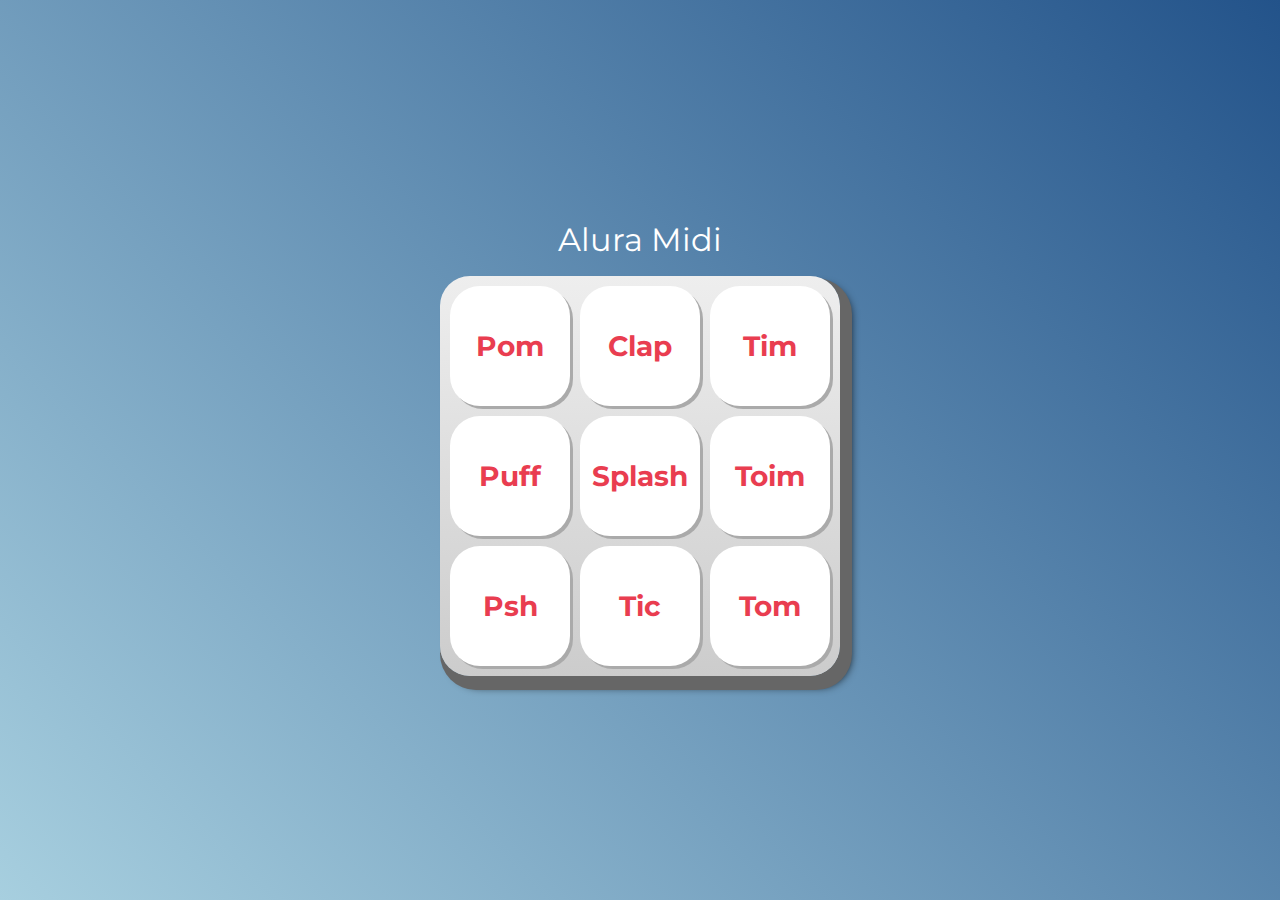
==== index.html @ 2a90eb04 "Add files via upload" ====
<!DOCTYPE html>
<html lang="pt-BR">
<head>
    <meta charset="UTF-8">
    <meta http-equiv="X-UA-Compatible" content="IE=edge">
    <meta name="viewport" content="width=device-width, initial-scale=1.0">

    <title>Alura MIDI</title>

    <link rel="preconnect" href="https://fonts.googleapis.com">
    <link rel="preconnect" href="https://fonts.gstatic.com" crossorigin>
    <link href="https://fonts.googleapis.com/css2?family=Montserrat:wght@500;600&display=swap" rel="stylesheet">

    <link rel="icon" type="image/png" href="images/bateria.png">
    <link rel="stylesheet" href="css/reset.css">
    <link rel="stylesheet" href="css/estilos.css">

</head>
<body>

    <h1>Alura Midi</h1>

    <section class="teclado">
        <button class="tecla tecla_pom">Pom</button>
        <button class="tecla tecla_clap">Clap</button>
        <button class="tecla tecla_tim">Tim</button>

        <button class="tecla tecla_puff">Puff</button>
        <button class="tecla tecla_splash">Splash</button>
        <button class="tecla tecla_toim">Toim</button>

        <button class="tecla tecla_psh">Psh</button>
        <button class="tecla tecla_tic">Tic</button>
        <button class="tecla tecla_tom">Tom</button>
    </section>

    <audio src="sounds/keyq.wav" id="som_tecla_pom"></audio>
    <audio src="sounds/keyw.wav" id="som_tecla_clap"></audio>
    <audio src="sounds/keye.wav" id="som_tecla_tim"></audio>
    <audio src="sounds/keya.wav" id="som_tecla_puff"></audio>
    <audio src="sounds/keys.wav" id="som_tecla_splash"></audio>
    <audio src="sounds/keyd.wav" id="som_tecla_toim"></audio>
    <audio src="sounds/keyz.wav" id="som_tecla_psh"></audio>
    <audio src="sounds/keyx.wav" id="som_tecla_tic"></audio>
    <audio src="sounds/keyc.wav" id="som_tecla_tom"></audio>

</body>
</html>
---- css/estilos.css ----
:root {
  --cinza: #aaa;
  --vermelha: #e93d50;
  --vermelha-escura: #af303f;
  --branca: #fff;
  --luz: rgb(229, 255, 0);
}

body {
  align-items: center;
  background: linear-gradient(45deg, #a7cfdf 0%,#23538a 100%);
  display: flex;
  justify-content: center;
  flex-direction: column;
  font-family: 'Montserrat', sans-serif;
  min-height: 100vh;
}

h1 {
  color: var(--branca);
  margin-bottom: 20px;
  font-size: 2rem;
}

.teclado {
  background: linear-gradient(to bottom, #eeeeee 0%,#cccccc 100%);
  box-shadow: 6px 8px 0 6px #666, 10px 10px 10px #000;
  border-radius: 30px;
  display: grid;
  gap: 10px;
  grid-template-columns: repeat(3, 1fr);
  padding: 10px;
}

.tecla {
  background-color: var(--branca);
  border-radius: 30px;
  box-shadow: 3px 3px 0 var(--cinza);
  color: var(--vermelha);
  cursor: pointer;
  height: 120px;
  font-size: 1.75em;
  font-weight: bold;
  line-height: 120px;
  text-align: center;
  width: 120px;
}

.tecla.ativa,
.tecla:active {
  background-color: var(--vermelha);
  border: 4px solid  var(--vermelha);
  box-shadow: 3px 3px 0 var(--vermelha-escura) inset;
  color: var(--branca);
  outline: none;
}

.tecla.focus,
.tecla:focus {
  outline: none;
  box-shadow: 1px 1px 10px var(--luz);
}

.tecla.active:focus,
.tecla:active:focus {
  box-shadow: 3px 3px 0 var(--vermelha-escura) inset, 1px 1px 10px var(--luz);
}
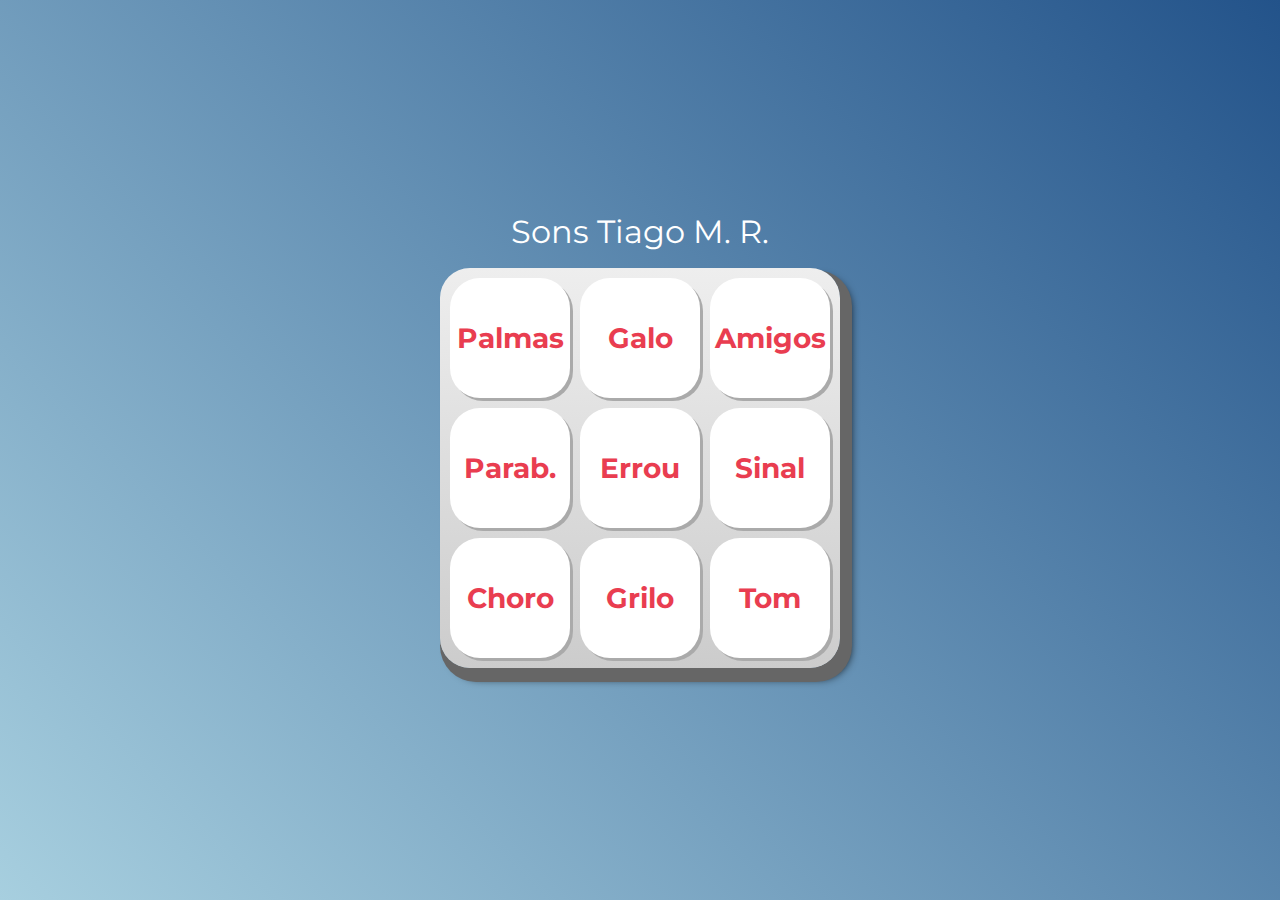
==== commit d5fed337: "Add files via upload" ====
--- a/index.html
+++ b/index.html
@@ -1,48 +1,55 @@
 <!DOCTYPE html>
 <html lang="pt-BR">
+
 <head>
     <meta charset="UTF-8">
     <meta http-equiv="X-UA-Compatible" content="IE=edge">
     <meta name="viewport" content="width=device-width, initial-scale=1.0">
 
-    <title>Alura MIDI</title>
+    <title> Sons Tiago </title>
 
     <link rel="preconnect" href="https://fonts.googleapis.com">
     <link rel="preconnect" href="https://fonts.gstatic.com" crossorigin>
+    <link href="https://fonts.googleapis.com/css2?family=Dancing+Script:wght@700&display=swap" rel="stylesheet">
     <link href="https://fonts.googleapis.com/css2?family=Montserrat:wght@500;600&display=swap" rel="stylesheet">
-
     <link rel="icon" type="image/png" href="images/bateria.png">
     <link rel="stylesheet" href="css/reset.css">
     <link rel="stylesheet" href="css/estilos.css">
 
+    <script src="main.js"> </script>
 </head>
+
 <body>
-
-    <h1>Alura Midi</h1>
+    <h1 class="titulo"> Sons Tiago M. R. </h1>
 
     <section class="teclado">
-        <button class="tecla tecla_pom">Pom</button>
-        <button class="tecla tecla_clap">Clap</button>
-        <button class="tecla tecla_tim">Tim</button>
-
-        <button class="tecla tecla_puff">Puff</button>
-        <button class="tecla tecla_splash">Splash</button>
-        <button class="tecla tecla_toim">Toim</button>
-
-        <button class="tecla tecla_psh">Psh</button>
-        <button class="tecla tecla_tic">Tic</button>
+        <button class="tecla tecla_pom">Palmas</button>
+        <button class="tecla tecla_clap">Galo</button>
+        <button class="tecla tecla_tim">Amigos</button>
+        <button class="tecla tecla_puff">Parab.</button>
+        <button class="tecla tecla_splash">Errou</button>
+        <button class="tecla tecla_toim">Sinal</button>
+        <button class="tecla tecla_psh">Choro</button>
+        <button class="tecla tecla_tic">Grilo</button>
         <button class="tecla tecla_tom">Tom</button>
     </section>
 
-    <audio src="sounds/keyq.wav" id="som_tecla_pom"></audio>
-    <audio src="sounds/keyw.wav" id="som_tecla_clap"></audio>
-    <audio src="sounds/keye.wav" id="som_tecla_tim"></audio>
-    <audio src="sounds/keya.wav" id="som_tecla_puff"></audio>
-    <audio src="sounds/keys.wav" id="som_tecla_splash"></audio>
-    <audio src="sounds/keyd.wav" id="som_tecla_toim"></audio>
-    <audio src="sounds/keyz.wav" id="som_tecla_psh"></audio>
-    <audio src="sounds/keyx.wav" id="som_tecla_tic"></audio>
+    <audio src="sounds/palmas.mp3" id="som_tecla_pom"></audio>
+    <audio src="sounds/Galo.mp3" id="som_tecla_clap"></audio>
+    <audio src="sounds/amigos.mp3" id="som_tecla_tim"></audio>
+    <audio src="sounds/parabens.mp3" id="som_tecla_puff"></audio>
+    <audio src="sounds/errou.mp3" id="som_tecla_splash"></audio>
+    <audio src="sounds/sinal.mp3" id="som_tecla_toim"></audio>
+    <audio src="sounds/choro.mp3" id="som_tecla_psh"></audio>
+    <audio src="sounds/cri.mp3" id="som_tecla_tic"></audio>
     <audio src="sounds/keyc.wav" id="som_tecla_tom"></audio>
 
+    <footer class="">
+        <img src="" class="">
+        <p class="by"></p>
+    </footer>
+
 </body>
+
 </html>
+
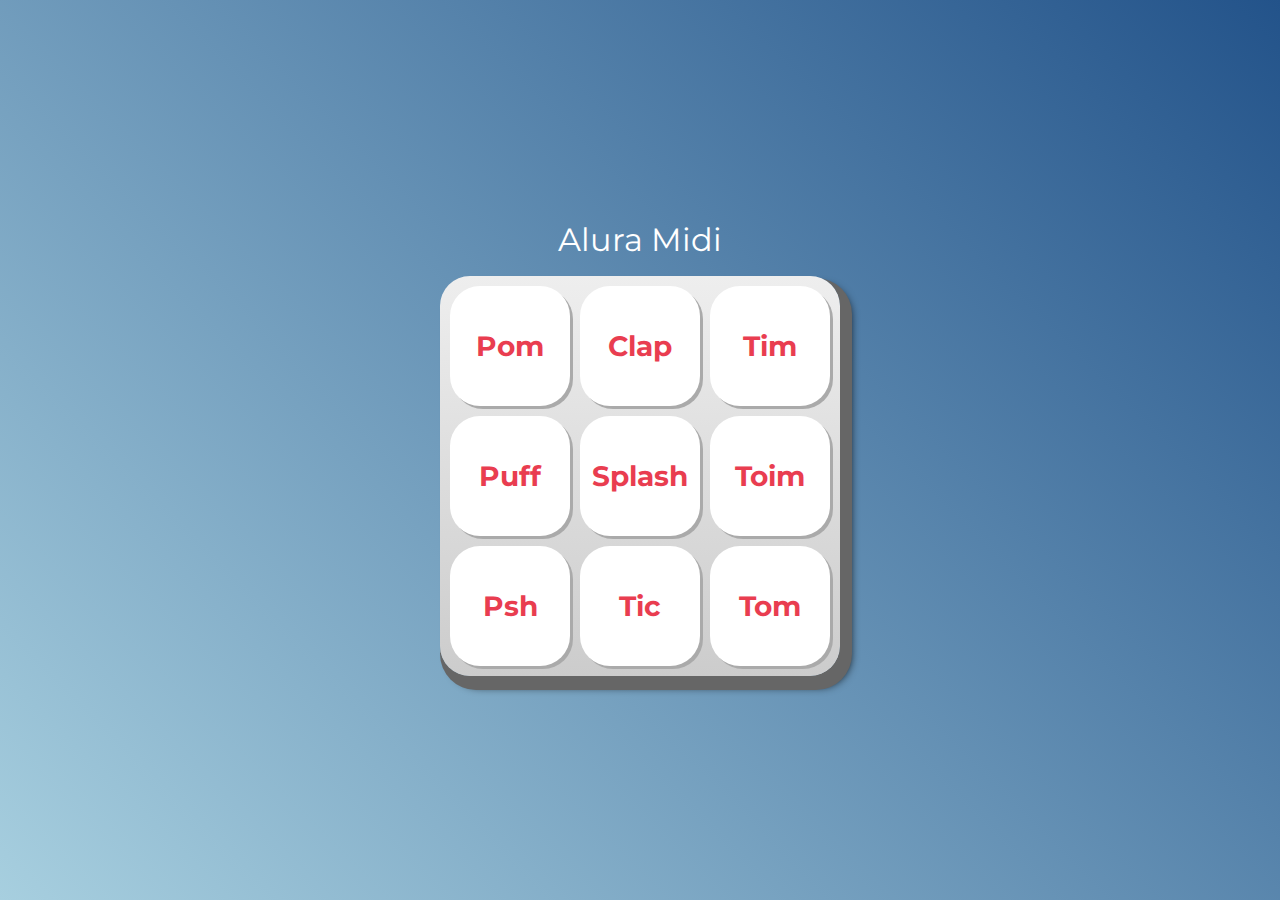
==== commit 05aad3a5: "Add files via upload" ====
--- a/index.html
+++ b/index.html
@@ -1,55 +1,50 @@
 <!DOCTYPE html>
 <html lang="pt-BR">
-
 <head>
     <meta charset="UTF-8">
     <meta http-equiv="X-UA-Compatible" content="IE=edge">
     <meta name="viewport" content="width=device-width, initial-scale=1.0">
 
-    <title> Sons Tiago </title>
+    <title>Alura MIDI</title>
 
     <link rel="preconnect" href="https://fonts.googleapis.com">
     <link rel="preconnect" href="https://fonts.gstatic.com" crossorigin>
-    <link href="https://fonts.googleapis.com/css2?family=Dancing+Script:wght@700&display=swap" rel="stylesheet">
     <link href="https://fonts.googleapis.com/css2?family=Montserrat:wght@500;600&display=swap" rel="stylesheet">
+
     <link rel="icon" type="image/png" href="images/bateria.png">
     <link rel="stylesheet" href="css/reset.css">
     <link rel="stylesheet" href="css/estilos.css">
 
-    <script src="main.js"> </script>
 </head>
+<body>
 
-<body>
-    <h1 class="titulo"> Sons Tiago M. R. </h1>
+    <h1>Alura Midi</h1>
 
     <section class="teclado">
-        <button class="tecla tecla_pom">Palmas</button>
-        <button class="tecla tecla_clap">Galo</button>
-        <button class="tecla tecla_tim">Amigos</button>
-        <button class="tecla tecla_puff">Parab.</button>
-        <button class="tecla tecla_splash">Errou</button>
-        <button class="tecla tecla_toim">Sinal</button>
-        <button class="tecla tecla_psh">Choro</button>
-        <button class="tecla tecla_tic">Grilo</button>
+        <button class="tecla tecla_pom">Pom</button>
+        <button class="tecla tecla_clap">Clap</button>
+        <button class="tecla tecla_tim">Tim</button>
+
+        <button class="tecla tecla_puff">Puff</button>
+        <button class="tecla tecla_splash">Splash</button>
+        <button class="tecla tecla_toim">Toim</button>
+
+        <button class="tecla tecla_psh">Psh</button>
+        <button class="tecla tecla_tic">Tic</button>
         <button class="tecla tecla_tom">Tom</button>
     </section>
 
-    <audio src="sounds/palmas.mp3" id="som_tecla_pom"></audio>
-    <audio src="sounds/Galo.mp3" id="som_tecla_clap"></audio>
-    <audio src="sounds/amigos.mp3" id="som_tecla_tim"></audio>
-    <audio src="sounds/parabens.mp3" id="som_tecla_puff"></audio>
-    <audio src="sounds/errou.mp3" id="som_tecla_splash"></audio>
-    <audio src="sounds/sinal.mp3" id="som_tecla_toim"></audio>
-    <audio src="sounds/choro.mp3" id="som_tecla_psh"></audio>
-    <audio src="sounds/cri.mp3" id="som_tecla_tic"></audio>
+    <audio src="sounds/keyq.wav" id="som_tecla_pom"></audio>
+    <audio src="sounds/keyw.wav" id="som_tecla_clap"></audio>
+    <audio src="sounds/keye.wav" id="som_tecla_tim"></audio>
+    <audio src="sounds/keya.wav" id="som_tecla_puff"></audio>
+    <audio src="sounds/keys.wav" id="som_tecla_splash"></audio>
+    <audio src="sounds/keyd.wav" id="som_tecla_toim"></audio>
+    <audio src="sounds/keyz.wav" id="som_tecla_psh"></audio>
+    <audio src="sounds/keyx.wav" id="som_tecla_tic"></audio>
     <audio src="sounds/keyc.wav" id="som_tecla_tom"></audio>
 
-    <footer class="">
-        <img src="" class="">
-        <p class="by"></p>
-    </footer>
+    <script src="main.js"></script>
 
 </body>
-
 </html>
-
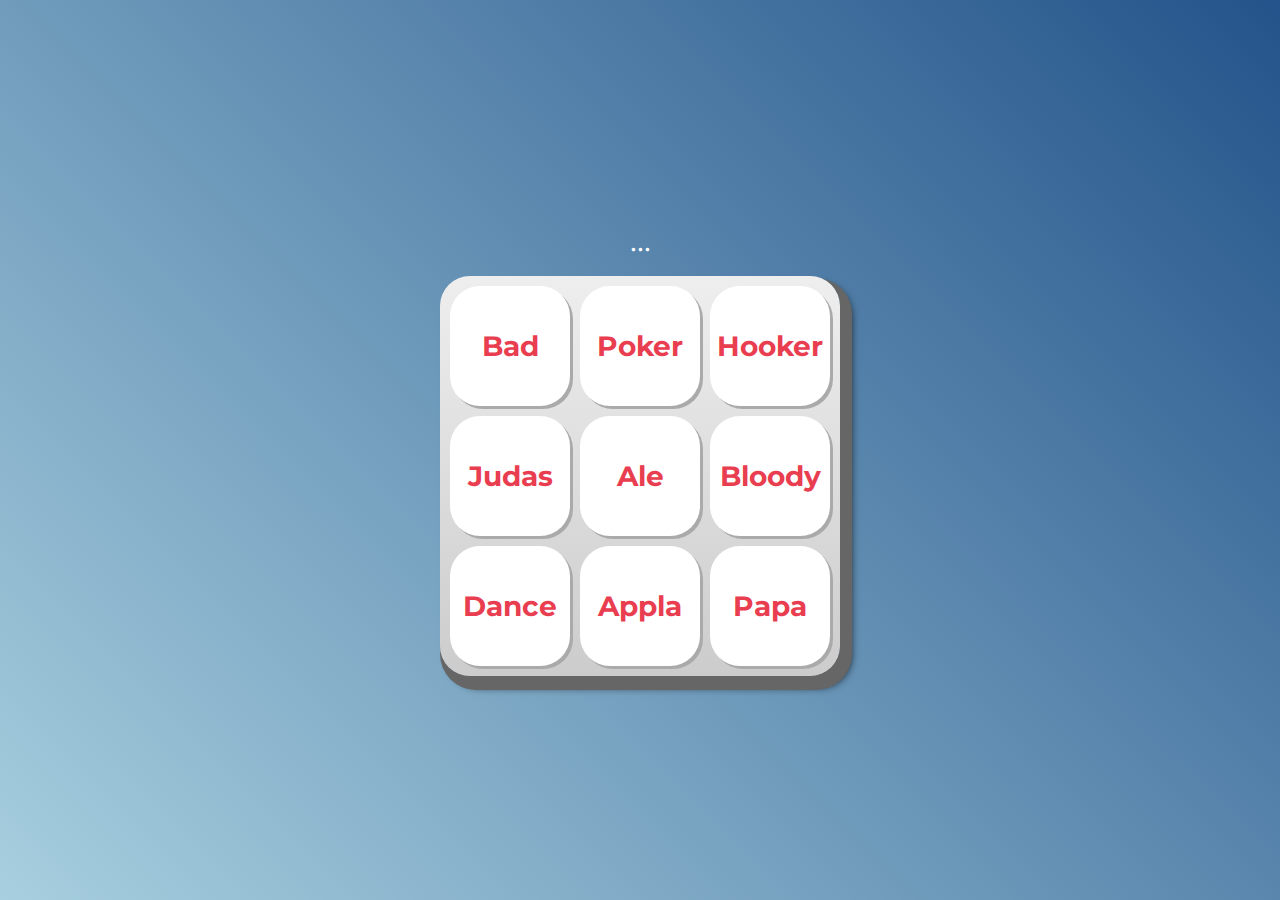
==== commit 58b644b2: "Add files via upload" ====
--- a/index.html
+++ b/index.html
@@ -18,31 +18,31 @@
 </head>
 <body>
 
-    <h1>Alura Midi</h1>
+    <h1>...</h1>
 
     <section class="teclado">
-        <button class="tecla tecla_pom">Pom</button>
-        <button class="tecla tecla_clap">Clap</button>
-        <button class="tecla tecla_tim">Tim</button>
+        <button class="tecla tecla_Bad">Bad</button>
+        <button class="tecla tecla_Poker">Poker</button>
+        <button class="tecla tecla_Hooker">Hooker</button>
+        
+        <button class="tecla tecla_Judas">Judas</button>
+        <button class="tecla tecla_Ale">Ale</button>
+        <button class="tecla tecla_Bloody">Bloody</button>
 
-        <button class="tecla tecla_puff">Puff</button>
-        <button class="tecla tecla_splash">Splash</button>
-        <button class="tecla tecla_toim">Toim</button>
-
-        <button class="tecla tecla_psh">Psh</button>
-        <button class="tecla tecla_tic">Tic</button>
-        <button class="tecla tecla_tom">Tom</button>
+        <button class="tecla tecla_Dance">Dance</button>
+        <button class="tecla tecla_Appla">Appla</button>
+        <button class="tecla tecla_Papa">Papa</button>
     </section>
 
-    <audio src="sounds/keyq.wav" id="som_tecla_pom"></audio>
-    <audio src="sounds/keyw.wav" id="som_tecla_clap"></audio>
-    <audio src="sounds/keye.wav" id="som_tecla_tim"></audio>
-    <audio src="sounds/keya.wav" id="som_tecla_puff"></audio>
-    <audio src="sounds/keys.wav" id="som_tecla_splash"></audio>
-    <audio src="sounds/keyd.wav" id="som_tecla_toim"></audio>
-    <audio src="sounds/keyz.wav" id="som_tecla_psh"></audio>
-    <audio src="sounds/keyx.wav" id="som_tecla_tic"></audio>
-    <audio src="sounds/keyc.wav" id="som_tecla_tom"></audio>
+    <audio src="sounds/keyq.wav" id="som_tecla_Bad"></audio>
+    <audio src="sounds/keyw.wav" id="som_tecla_Poker"></audio>
+    <audio src="sounds/keye.wav" id="som_tecla_Hooker"></audio>
+    <audio src="sounds/keya.wav" id="som_tecla_Judas"></audio>
+    <audio src="sounds/keys.wav" id="som_tecla_Ale"></audio>
+    <audio src="sounds/keyd.wav" id="som_tecla_Bloody"></audio>
+    <audio src="sounds/keyz.wav" id="som_tecla_Dance_"></audio>
+    <audio src="sounds/keyx.wav" id="som_tecla_Appla"></audio>
+    <audio src="sounds/keyc.wav" id="som_tecla_Papa"></audio>
 
     <script src="main.js"></script>
 
